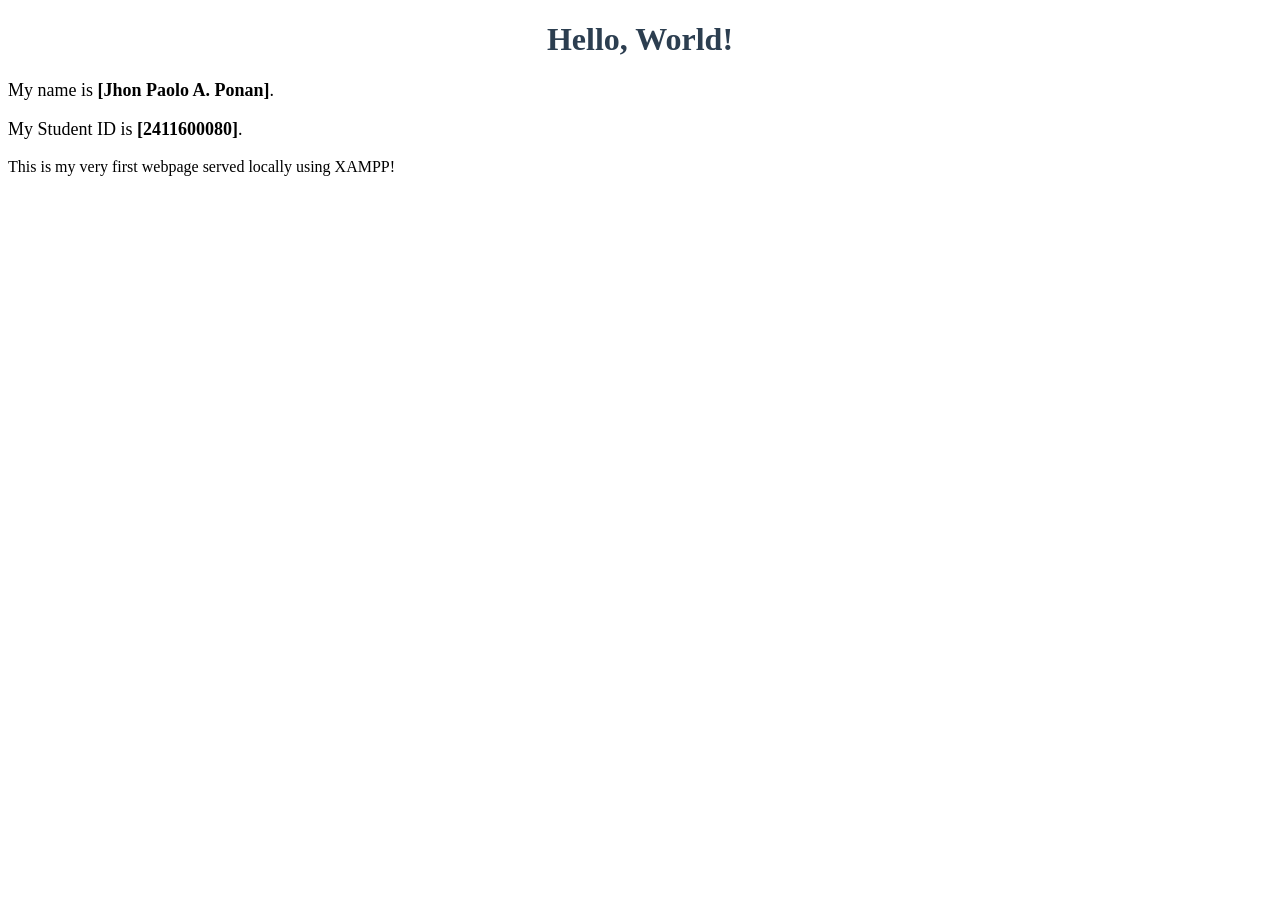
==== index.html @ f104b33a "Add files via upload" ====
<!DOCTYPE html>
<html lang="en">
<head>
    <meta charset="UTF-8">
    <meta name="viewport" content="width=device-width, initial-scale=1.0">
    <title>My First Laboratory Page</title>
</head>
<body>

    <h1 style="color: #2c3e50; text-align: center;">Hello, World!</h1>
    <p style="font-size: 18px;">My name is <strong>[Jhon Paolo A. Ponan]</strong>.</p>
    <p style="font-size: 18px;">My Student ID is <strong>[2411600080]</strong>.</p>
    <p>This is my very first webpage served locally using XAMPP!</p>

</body>
</html>
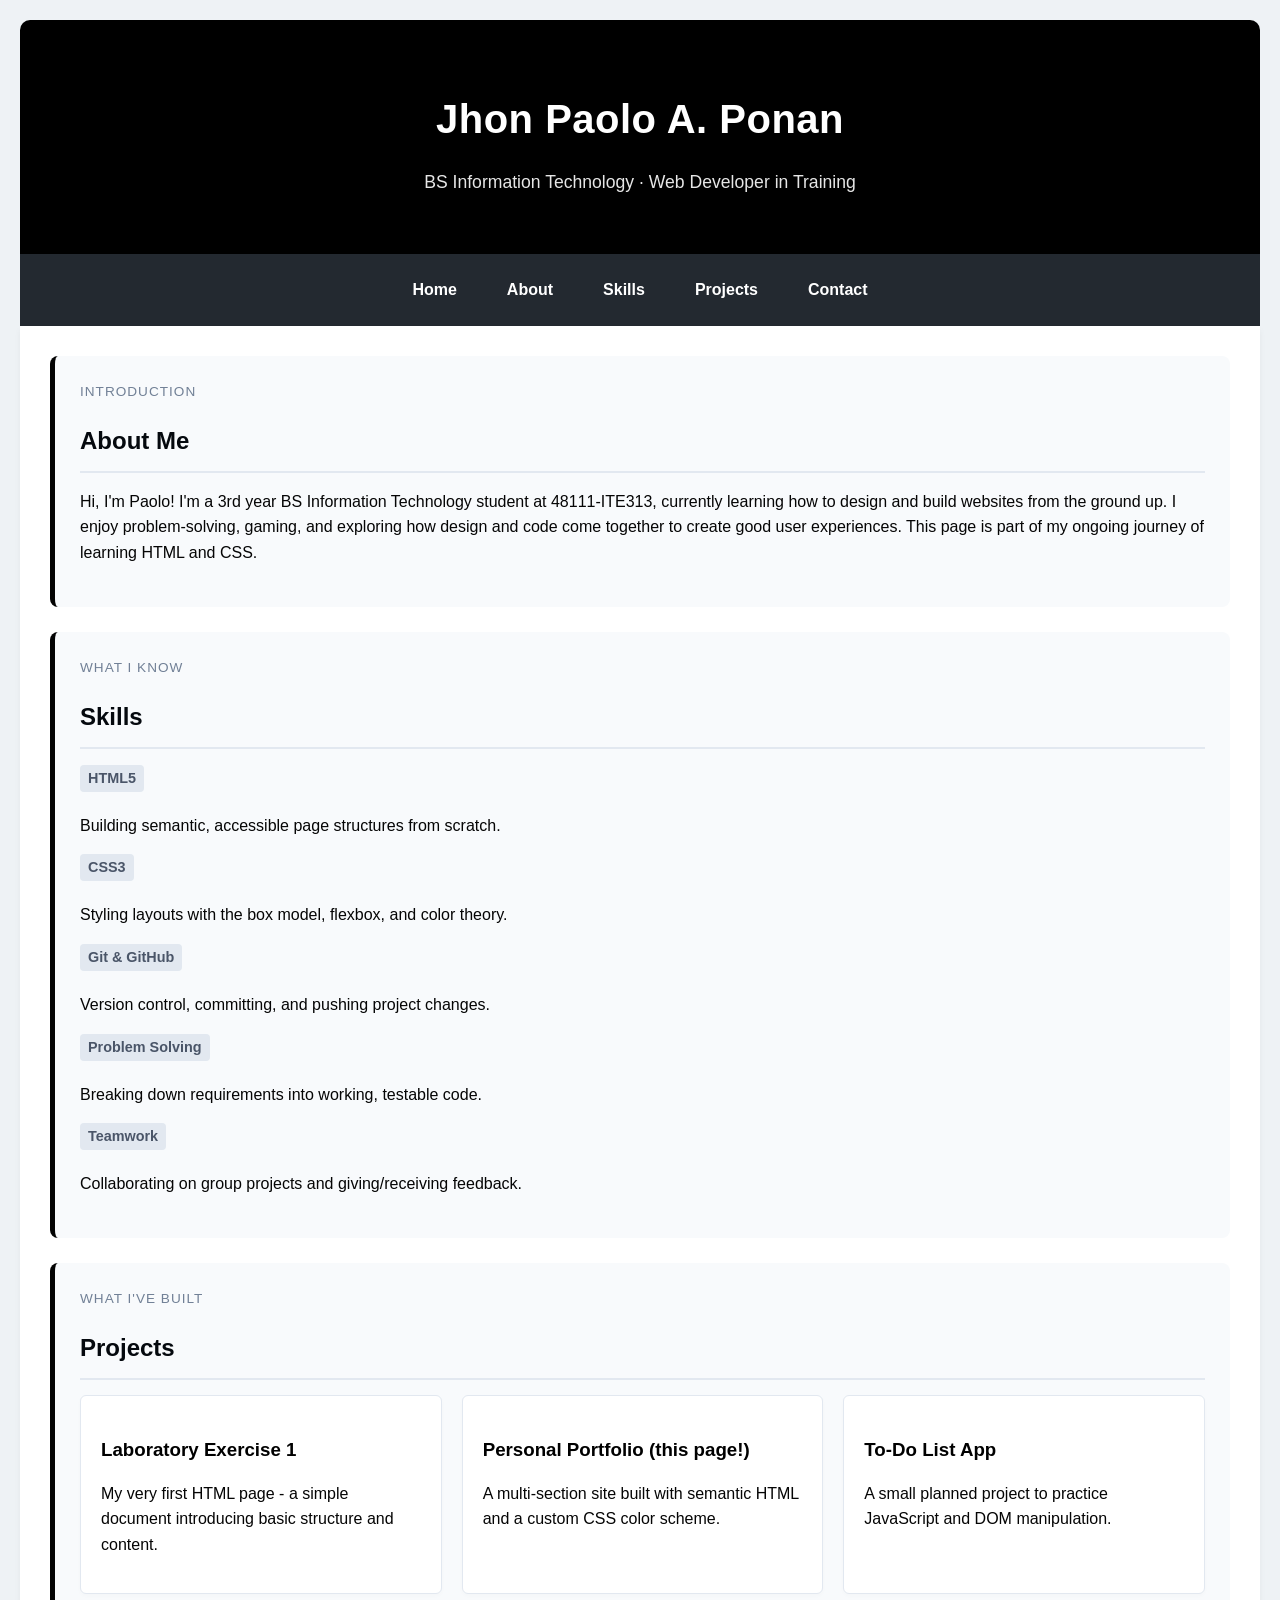
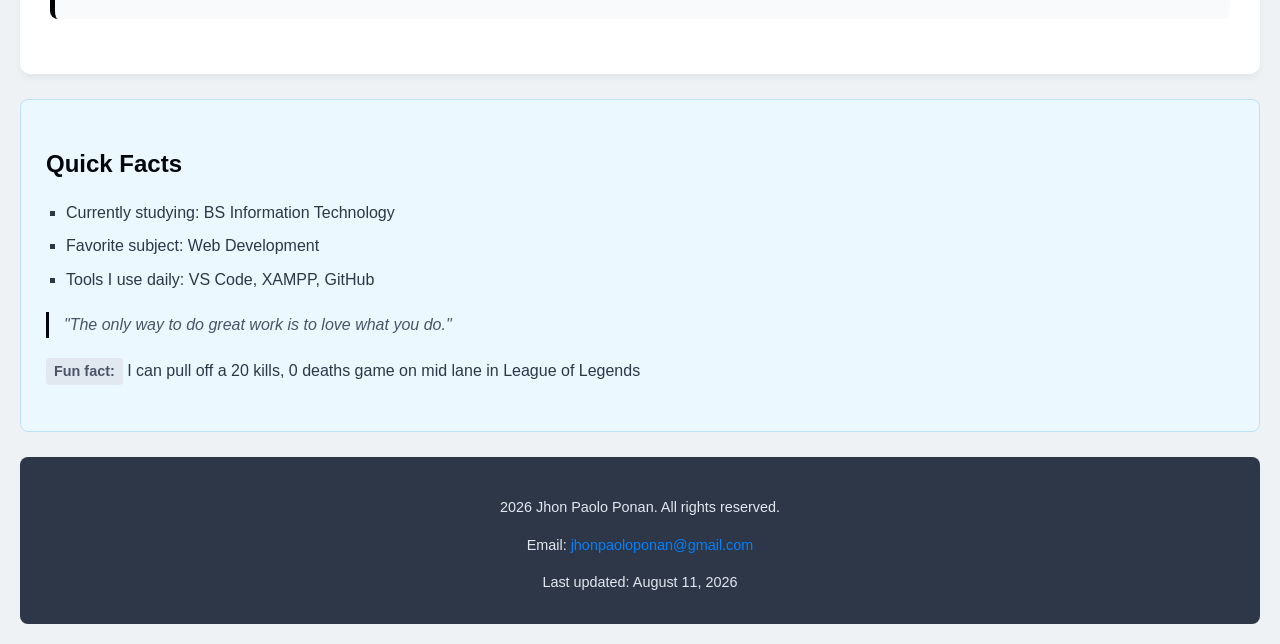
==== commit 2fd74476: "Lab2_2411600080" ====
--- a/index.html
+++ b/index.html
@@ -3,14 +3,96 @@
 <head>
     <meta charset="UTF-8">
     <meta name="viewport" content="width=device-width, initial-scale=1.0">
-    <title>My First Laboratory Page</title>
+    <title>Jhon Paolo A. Ponan | Portfolio</title>
+    <link rel="stylesheet" href="style.css">
 </head>
 <body>
+    
+    <header>
+        <h1>Jhon Paolo A. Ponan</h1>
+        <p>BS Information Technology · Web Developer in Training</p>
+    </header>
 
-    <h1 style="color: #2c3e50; text-align: center;">Hello, World!</h1>
-    <p style="font-size: 18px;">My name is <strong>[Jhon Paolo A. Ponan]</strong>.</p>
-    <p style="font-size: 18px;">My Student ID is <strong>[2411600080]</strong>.</p>
-    <p>This is my very first webpage served locally using XAMPP!</p>
+    <nav>
+        <a href="#about">Home</a>
+        <a href="#about">About</a>
+        <a href="#skills">Skills</a>
+        <a href="#projects">Projects</a>
+        <a href="#contact">Contact</a>
+    </nav>
 
+    <main>
+        
+        <section id="about" class="section section--about">
+            <span class="class-style">Introduction</span>
+            <h2>About Me</h2>
+            <p>Hi, I'm Paolo! I'm a 3rd year BS Information Technology student at 48111-ITE313, currently learning how to design and build websites from the ground up. I enjoy problem-solving, gaming, and exploring how design and code come together to create good user experiences. This page is part of my ongoing journey of learning HTML and CSS.</p>
+        </section>
+
+        <section id="skills" class="section section--skills">
+            <span class="class-style">What I Know</span>
+            <h2>Skills</h2>
+            <ul class="skills-list">
+                <li class="skill-item">
+                    <span class="class-tag">HTML5</span>
+                    <p>Building semantic, accessible page structures from scratch.</p>
+                </li>
+                <li class="skill-item">
+                    <span class="class-tag">CSS3</span>
+                    <p>Styling layouts with the box model, flexbox, and color theory.</p>
+                </li>
+                <li class="skill-item">
+                    <span class="class-tag">Git &amp; GitHub</span>
+                    <p>Version control, committing, and pushing project changes.</p>
+                </li>
+                <li class="skill-item">
+                    <span class="class-tag">Problem Solving</span>
+                    <p>Breaking down requirements into working, testable code.</p>
+                </li>
+                <li class="skill-item">
+                    <span class="class-tag">Teamwork</span>
+                    <p>Collaborating on group projects and giving/receiving feedback.</p>
+                </li>
+            </ul>
+        </section>
+
+        <section id="projects" class="section section--projects">
+            <span class="class-style">What I've Built</span>
+            <h2>Projects</h2>
+            <div class="project-grid">
+                <article class="project-card">
+                    <h3>Laboratory Exercise 1</h3>
+                    <p>My very first HTML page - a simple document introducing basic structure and content.</p>
+                </article>
+                <article class="project-card">
+                    <h3>Personal Portfolio (this page!)</h3>
+                    <p>A multi-section site built with semantic HTML and a custom CSS color scheme.</p>
+                </article>
+                <article class="project-card">
+                    <h3>To-Do List App</h3>
+                    <p>A small planned project to practice JavaScript and DOM manipulation.</p>
+                </article>
+            </div>
+        </section>
+    </main>
+   
+    <aside class="site-aside">
+        <h2>Quick Facts</h2>
+        <ul>
+            <li>Currently studying: BS Information Technology</li>
+            <li>Favorite subject: Web Development</li>
+            <li>Tools I use daily: VS Code, XAMPP, GitHub</li>
+        </ul>
+        <blockquote class="quote">
+            "The only way to do great work is to love what you do."
+        </blockquote>
+        <p class="fun-fact"><span class="class-tag">Fun fact:</span> I can pull off a 20 kills, 0 deaths game on mid lane in League of Legends</p>
+    </aside>
+
+    <footer class="site-footer">
+        <p> 2026 Jhon Paolo Ponan. All rights reserved.</p>
+        <p>Email: <a href="mailto:jhonpaoloponan@gmail.com">jhonpaoloponan@gmail.com</a></p>
+        <p class="updated">Last updated: August 11, 2026</p>
+    </footer>
 </body>
 </html>
--- a/style.css
+++ b/style.css
@@ -0,0 +1,185 @@
+body {
+    margin: 0;
+    padding: 0;
+    box-sizing: border-box;
+}
+
+body {
+    font-family: 'Segoe UI', Tahoma, Geneva, Verdana, sans-serif;
+    background-color: #eef2f5;  
+    color: #050505;             
+    line-height: 1.6;
+    padding: 20px;
+}
+
+header {
+    background-color: #000000;   
+    color: white;
+    padding: 40px 20px;
+    text-align: center;
+    border-radius: 10px 10px 0 0;
+}
+
+header h1 {
+    font-size: 2.5rem;
+    margin-bottom: 10px;
+    letter-spacing: 0.5px;
+}
+
+header p {
+    font-size: 1.1rem;
+    opacity: 0.9;
+}
+
+nav {
+    background-color: #232930;   
+    padding: 15px 20px;
+    display: flex;
+    justify-content: center;
+    gap: 20px;
+    flex-wrap: wrap;
+}
+
+nav a {
+    color: white;
+    text-decoration: none;
+    font-weight: bold;
+    padding: 8px 15px;
+    border-radius: 5px;
+    transition: background-color 0.3s ease;
+}
+
+nav a:hover {
+    background-color: #000000;   
+    color: white;
+}
+
+main {
+    background-color: white;
+    padding: 30px;
+    border-radius: 0 0 10px 10px;
+    margin-bottom: 25px;
+    box-shadow: 0 4px 6px rgba(0, 0, 0, 0.05);
+}
+
+section {
+    background-color: #f8fafc;
+    padding: 25px;
+    margin-bottom: 25px;
+    border-radius: 8px;
+    border-left: 5px solid #030303; 
+}
+
+.class-style {
+    font-size: 0.85rem;
+    text-transform: uppercase;
+    letter-spacing: 1px;
+    color: #718096;
+    display: block;
+    margin-bottom: 5px;
+}
+
+section h2 {
+    color: #05090e;
+    margin-bottom: 15px;
+    border-bottom: 2px solid #e2e8f0;
+    padding-bottom: 10px;
+}
+
+.skills-list {
+    list-style-type: none;
+    padding-left: 0;
+}
+
+.skill-item {
+    margin-bottom: 15px;
+}
+
+.class-tag {
+    background-color: #e2e8f0;
+    color: #4a5568;
+    padding: 2px 8px;
+    border-radius: 4px;
+    font-weight: bold;
+    font-size: 0.9rem;
+    display: inline-block;
+    margin-bottom: 5px;
+}
+
+.project-grid {
+    display: grid;
+    grid-template-columns: repeat(auto-fit, minmax(250px, 1fr));
+    gap: 20px;
+    margin-top: 15px;
+}
+
+.project-card {
+    background-color: white;
+    padding: 20px;
+    border-radius: 6px;
+    border: 1px solid #e2e8f0;
+    box-shadow: 0 2px 4px rgba(0,0,0,0.02);
+}
+
+.project-card h3 {
+    color: #000000;
+    margin-bottom: 8px;
+}
+
+aside {
+    background-color: #ebf8ff; 
+    color: #02090f;
+    padding: 25px;
+    border-radius: 8px;
+    margin-bottom: 25px;
+    border: 1px solid #bee3f8;
+}
+
+aside h2 {
+    color: #01060c;
+    margin-bottom: 15px;
+}
+
+aside ul {
+    list-style-type: square;
+    padding-left: 20px;
+    color: #2d3748;
+}
+
+aside ul li {
+    margin-bottom: 8px;
+}
+
+.quote {
+    font-style: italic;
+    border-left: 3px solid #00050a;
+    padding-left: 15px;
+    margin: 20px 0;
+    color: #4a5568;
+}
+
+.fun-fact {
+    color: #2d3748;
+}
+
+footer {
+    background-color: #2d3748;   
+    color: #e2e8f0;
+    text-align: center;
+    padding: 25px;
+    border-radius: 8px;
+    font-size: 0.9rem;
+}
+
+footer a {
+    color: #0080ff;
+    text-decoration: none;
+}
+
+footer a:hover {
+    text-decoration: underline;
+}
+
+footer p {
+    margin-bottom: 5px;
+}
